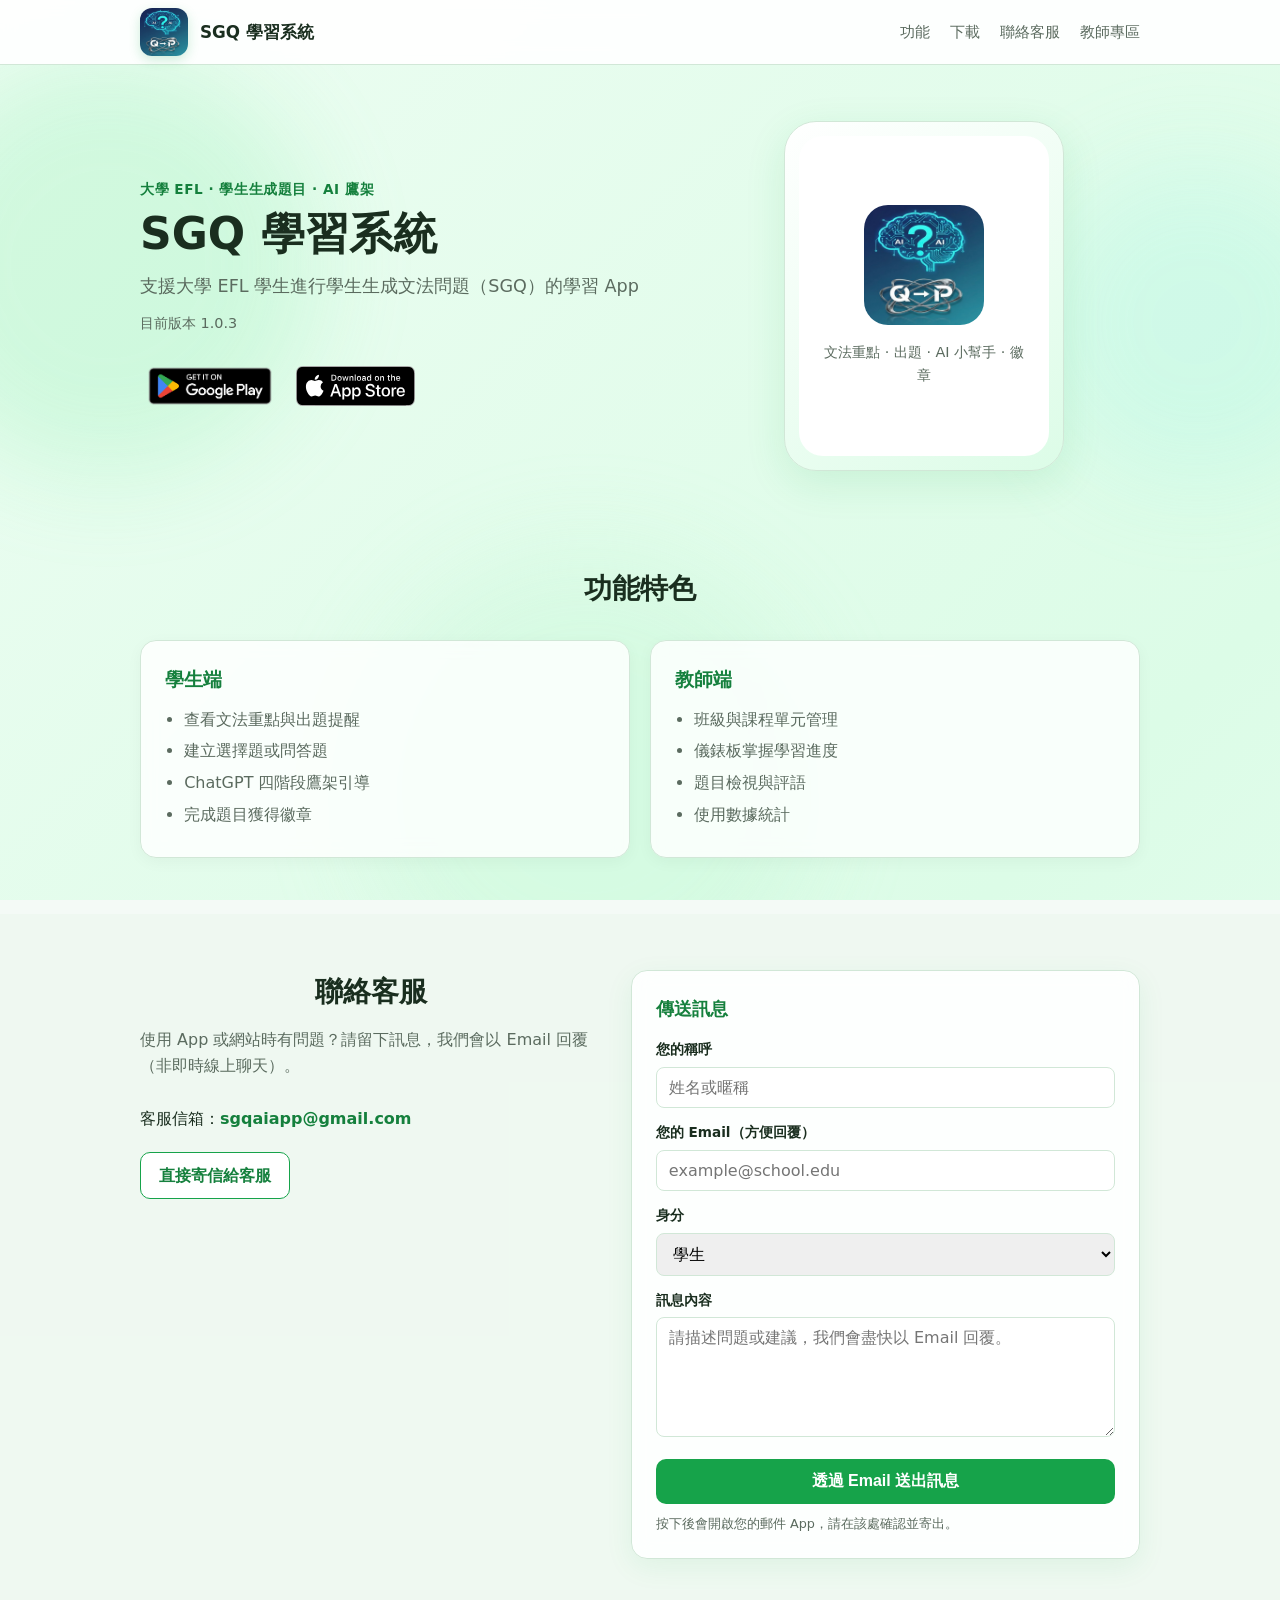
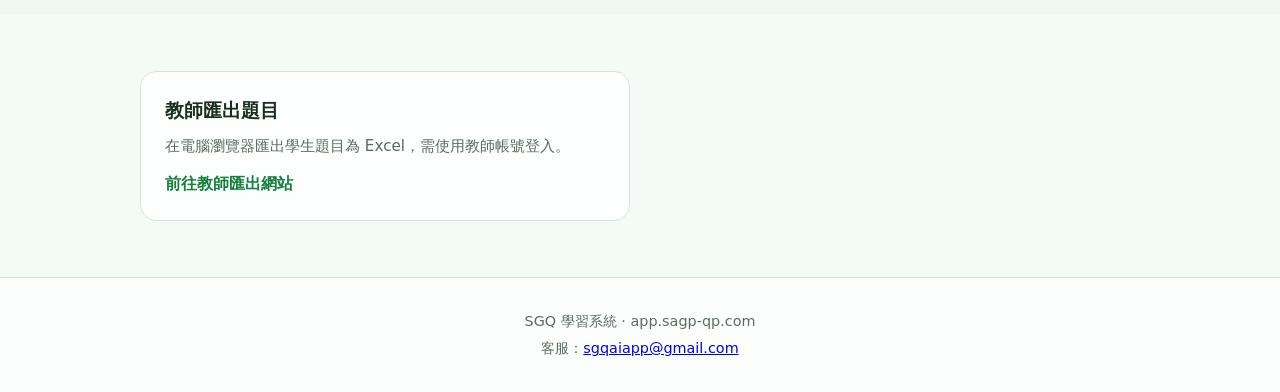
==== web/app-landing/index.html @ 86c9ce88 "web" ====
<!DOCTYPE html>
<html lang="zh-Hant">
  <head>
    <meta charset="UTF-8" />
    <meta name="viewport" content="width=device-width, initial-scale=1" />
    <meta
      name="description"
      content="SGQ 學習系統 — 支援大學 EFL 學生進行文法出題與 AI 鷹架式學習的教育 App。"
    />
    <title>SGQ 學習系統</title>
    <link rel="icon" href="assets/sgq-logo.png" type="image/png" />
    <link rel="stylesheet" href="styles.css" />
    <script src="config.js"></script>
  </head>
  <body>
    <div class="page-bg" aria-hidden="true">
      <div class="page-bg-gradient"></div>
      <span class="page-bg-blob page-bg-blob-1"></span>
      <span class="page-bg-blob page-bg-blob-2"></span>
      <span class="page-bg-blob page-bg-blob-3"></span>
    </div>

    <header class="site-header">
      <div class="container header-inner">
        <a class="brand" href="#top">
          <img
            class="brand-logo"
            src="assets/sgq-logo.png"
            width="48"
            height="48"
            alt="SGQ"
          />
          <span id="header-app-name">SGQ 學習系統</span>
        </a>
        <nav class="header-nav">
          <a href="#features">功能</a>
          <a href="#download">下載</a>
          <a href="#support">聯絡客服</a>
          <a href="#links" class="nav-teachers">教師專區</a>
        </nav>
      </div>
    </header>

    <main id="top">
      <section id="download" class="hero">
        <div class="container hero-grid">
          <div class="hero-copy">
            <p class="eyebrow">大學 EFL · 學生生成題目 · AI 鷹架</p>
            <h1 id="hero-title">SGQ 學習系統</h1>
            <p id="hero-tagline" class="lead">
              支援大學 EFL 學生進行學生生成文法問題（SGQ）活動的教育應用程式。
            </p>
            <p class="version" id="version-label"></p>
            <div class="store-row" id="hero-stores"></div>
          </div>
          <div class="hero-visual">
            <div class="phone-frame">
              <div class="phone-screen">
                <img src="assets/sgq-logo.png" alt="" width="120" height="120" />
                <p>文法重點 · 出題 · AI 小幫手 · 徽章</p>
              </div>
            </div>
          </div>
        </div>
      </section>

      <section id="features" class="section">
        <div class="container">
          <h2>功能特色</h2>
          <div class="feature-grid">
            <article class="feature-card">
              <h3>學生端</h3>
              <ul>
                <li>查看文法重點與出題提醒</li>
                <li>建立選擇題或問答題</li>
                <li>ChatGPT 四階段鷹架引導</li>
                <li>完成題目獲得徽章</li>
              </ul>
            </article>
            <article class="feature-card">
              <h3>教師端</h3>
              <ul>
                <li>班級與課程單元管理</li>
                <li>儀錶板掌握學習進度</li>
                <li>題目檢視與評語</li>
                <li>使用數據統計</li>
              </ul>
            </article>
          </div>
        </div>
      </section>

      <section id="support" class="section section-alt">
        <div class="container support-layout">
          <div class="support-intro">
            <h2>聯絡客服</h2>
            <p class="section-desc support-desc">
              使用 App 或網站時有問題？請留下訊息，我們會以 Email 回覆（非即時線上聊天）。
            </p>
            <p class="support-email-line">
              客服信箱：<a id="support-email-link" class="text-link" href="#">sgqaiapp@gmail.com</a>
            </p>
            <a id="support-mailto-btn" class="btn-outline" href="#">直接寄信給客服</a>
          </div>
          <div class="support-panel">
            <h3 class="support-panel-title">傳送訊息</h3>
            <form id="support-form" class="support-form" novalidate>
              <label for="support-name">您的稱呼</label>
              <input id="support-name" type="text" required maxlength="80" placeholder="姓名或暱稱" />
              <label for="support-user-email">您的 Email（方便回覆）</label>
              <input id="support-user-email" type="email" required maxlength="120" placeholder="example@school.edu" />
              <label for="support-role">身分</label>
              <select id="support-role" required>
                <option value="學生">學生</option>
                <option value="教師">教師</option>
                <option value="其他">其他</option>
              </select>
              <label for="support-message">訊息內容</label>
              <textarea
                id="support-message"
                required
                maxlength="2000"
                rows="5"
                placeholder="請描述問題或建議，我們會盡快以 Email 回覆。"
              ></textarea>
              <button type="submit" class="btn-primary">透過 Email 送出訊息</button>
              <p class="form-hint">按下後會開啟您的郵件 App，請在該處確認並寄出。</p>
            </form>
          </div>
        </div>
      </section>

      <section id="links" class="section">
        <div class="container links-grid">
          <article class="link-card">
            <h3>教師匯出題目</h3>
            <p>在電腦瀏覽器匯出學生題目為 Excel，需使用教師帳號登入。</p>
            <a id="teacher-export-link" class="text-link" href="#">前往教師匯出網站</a>
          </article>
          <article class="link-card" id="privacy-card">
            <h3>隱私權</h3>
            <p>了解我們如何處理與保護您的資料。</p>
            <a id="privacy-link" class="text-link" href="#">隱私權政策</a>
          </article>
        </div>
      </section>
    </main>

    <footer class="site-footer">
      <div class="container footer-inner">
        <p><span id="footer-app-name">SGQ 學習系統</span> · <span id="footer-domain">app.sagp-qp.com</span></p>
        <p class="footer-meta" id="footer-support"></p>
      </div>
    </footer>

    <script src="app.js"></script>
  </body>
</html>
---- web/app-landing/styles.css ----
:root {
  --bg: #f4faf6;
  --bg-alt: #e8f5ec;
  --card: #ffffff;
  --text: #1a2e1f;
  --muted: #5b6b5f;
  --green: #16a34a;
  --green-dark: #15803d;
  --green-light: #dcfce7;
  --border: #d1e7d7;
  --shadow: 0 12px 40px rgba(22, 163, 74, 0.12);
}

* {
  box-sizing: border-box;
}

html {
  scroll-behavior: smooth;
}

body {
  margin: 0;
  font-family: 'Segoe UI', system-ui, -apple-system, sans-serif;
  background: var(--bg);
  color: var(--text);
  line-height: 1.6;
  position: relative;
  min-height: 100vh;
}

/* 動態背景（風格對齊 App 登入頁） */
.page-bg {
  position: fixed;
  inset: 0;
  z-index: 0;
  overflow: hidden;
  pointer-events: none;
}

.page-bg-gradient {
  position: absolute;
  inset: -20%;
  background: linear-gradient(
    135deg,
    #f0fdf4 0%,
    #dcfce7 38%,
    #ecfdf5 62%,
    #ffffff 100%
  );
  background-size: 200% 200%;
  animation: bg-gradient-shift 14s ease-in-out infinite;
}

.page-bg-blob {
  position: absolute;
  border-radius: 50%;
  filter: blur(48px);
  opacity: 0.55;
  will-change: transform;
}

.page-bg-blob-1 {
  width: min(52vw, 420px);
  height: min(52vw, 420px);
  left: -8%;
  top: 6%;
  background: rgba(134, 239, 172, 0.45);
  animation: blob-float-1 18s ease-in-out infinite;
}

.page-bg-blob-2 {
  width: min(40vw, 320px);
  height: min(40vw, 320px);
  right: -6%;
  top: 18%;
  background: rgba(153, 246, 228, 0.4);
  animation: blob-float-2 22s ease-in-out infinite;
}

.page-bg-blob-3 {
  width: min(56vw, 460px);
  height: min(56vw, 460px);
  left: 28%;
  bottom: -12%;
  background: rgba(187, 247, 208, 0.5);
  animation: blob-float-3 20s ease-in-out infinite;
}

@keyframes bg-gradient-shift {
  0%,
  100% {
    background-position: 0% 40%;
  }
  50% {
    background-position: 100% 60%;
  }
}

@keyframes blob-float-1 {
  0%,
  100% {
    transform: translate(0, 0) scale(1);
  }
  50% {
    transform: translate(6vw, 4vh) scale(1.06);
  }
}

@keyframes blob-float-2 {
  0%,
  100% {
    transform: translate(0, 0) scale(1);
  }
  50% {
    transform: translate(-5vw, 6vh) scale(1.08);
  }
}

@keyframes blob-float-3 {
  0%,
  100% {
    transform: translate(0, 0) scale(1);
  }
  50% {
    transform: translate(-4vw, -5vh) scale(1.05);
  }
}

@media (prefers-reduced-motion: reduce) {
  .page-bg-gradient,
  .page-bg-blob {
    animation: none;
  }
}

.site-header,
main,
.site-footer {
  position: relative;
  z-index: 1;
}

.container {
  max-width: 1040px;
  margin: 0 auto;
  padding: 0 20px;
}

.site-header {
  position: sticky;
  top: 0;
  z-index: 10;
  background: rgba(255, 255, 255, 0.92);
  backdrop-filter: blur(10px);
  border-bottom: 1px solid var(--border);
}

.header-inner {
  display: flex;
  align-items: center;
  justify-content: space-between;
  min-height: 64px;
  gap: 16px;
}

.brand {
  display: flex;
  align-items: center;
  gap: 12px;
  text-decoration: none;
  color: var(--text);
  font-weight: 700;
  font-size: 1.05rem;
}

.brand-logo {
  border-radius: 12px;
  box-shadow: 0 4px 12px rgba(22, 163, 74, 0.2);
}

.header-nav {
  display: flex;
  gap: 20px;
  flex-wrap: wrap;
}

.header-nav a {
  color: var(--muted);
  text-decoration: none;
  font-size: 0.95rem;
  font-weight: 500;
}

.header-nav a:hover {
  color: var(--green-dark);
}

.hero {
  padding: 56px 0 40px;
  background: transparent;
}

.hero-grid {
  display: grid;
  grid-template-columns: 1.1fr 0.9fr;
  gap: 40px;
  align-items: center;
}

.eyebrow {
  margin: 0 0 8px;
  font-size: 0.85rem;
  font-weight: 600;
  color: var(--green-dark);
  letter-spacing: 0.04em;
}

.hero h1 {
  margin: 0 0 12px;
  font-size: clamp(2rem, 5vw, 2.75rem);
  line-height: 1.15;
}

.lead {
  margin: 0 0 12px;
  font-size: 1.1rem;
  color: var(--muted);
  max-width: 36em;
}

.version {
  margin: 0 0 24px;
  font-size: 0.9rem;
  color: var(--muted);
}

.store-row {
  display: flex;
  flex-wrap: wrap;
  gap: 16px;
  align-items: center;
}

/* 官方圖檔留白不同，改以「徽章黑底高度」對齊，而非同一外框 */
.store-badge-link {
  display: inline-flex;
  align-items: center;
  justify-content: center;
  flex-shrink: 0;
  line-height: 0;
  border-radius: 8px;
  transition: transform 0.15s ease, opacity 0.15s ease;
}

.store-badge-link:hover {
  transform: translateY(-2px);
  opacity: 0.92;
}

.store-badge-link:focus-visible {
  outline: 2px solid var(--green);
  outline-offset: 3px;
}

.store-badge-disabled {
  opacity: 0.42;
  filter: grayscale(1);
  pointer-events: none;
  cursor: not-allowed;
}

.store-badge-img {
  display: block;
  width: auto;
  max-width: none;
}

/* Google PNG 內邊距較大，需略放大；App Store SVG 較貼邊，略縮小 */
.store-badge-img--google {
  height: 54px;
}

.store-badge-img--apple {
  height: 40px;
}

@media (max-width: 480px) {
  .store-badge-img--google {
    height: 48px;
  }

  .store-badge-img--apple {
    height: 36px;
  }
}

.phone-frame {
  margin: 0 auto;
  max-width: 280px;
  padding: 14px;
  border-radius: 32px;
  background: linear-gradient(145deg, #fff, var(--green-light));
  box-shadow: var(--shadow);
  border: 1px solid var(--border);
}

.phone-screen {
  border-radius: 24px;
  background: #fff;
  padding: 40px 24px;
  text-align: center;
  min-height: 320px;
  display: flex;
  flex-direction: column;
  align-items: center;
  justify-content: center;
  gap: 16px;
}

.phone-screen img {
  border-radius: 24px;
}

.phone-screen p {
  margin: 0;
  font-size: 0.9rem;
  color: var(--muted);
}

.section {
  padding: 56px 0;
}

.section-alt {
  background: rgba(232, 245, 236, 0.45);
}

.section h2 {
  margin: 0 0 12px;
  font-size: 1.75rem;
  text-align: center;
}

.section-desc {
  text-align: center;
  color: var(--muted);
  margin: 0 auto 28px;
  max-width: 32em;
}

.feature-grid {
  display: grid;
  grid-template-columns: repeat(2, 1fr);
  gap: 20px;
  margin-top: 28px;
}

.feature-card {
  background: rgba(255, 255, 255, 0.82);
  backdrop-filter: blur(8px);
  border: 1px solid var(--border);
  border-radius: 16px;
  padding: 24px;
  box-shadow: 0 4px 16px rgba(0, 0, 0, 0.04);
}

.feature-card h3 {
  margin: 0 0 12px;
  color: var(--green-dark);
}

.feature-card ul {
  margin: 0;
  padding-left: 1.2em;
  color: var(--muted);
}

.feature-card li {
  margin-bottom: 6px;
}

.support-layout {
  display: grid;
  grid-template-columns: 1fr 1.1fr;
  gap: 28px;
  align-items: start;
}

.support-desc {
  text-align: left;
  margin-left: 0;
  margin-right: 0;
}

.support-email-line {
  margin: 16px 0 20px;
  font-size: 1rem;
}

.support-panel {
  background: rgba(255, 255, 255, 0.88);
  backdrop-filter: blur(10px);
  border: 1px solid var(--border);
  border-radius: 16px;
  padding: 24px;
  box-shadow: 0 8px 28px rgba(22, 163, 74, 0.08);
}

.support-panel-title {
  margin: 0 0 16px;
  font-size: 1.1rem;
  color: var(--green-dark);
}

.support-form label {
  display: block;
  font-size: 0.85rem;
  font-weight: 600;
  margin-bottom: 6px;
}

.support-form input,
.support-form select,
.support-form textarea {
  width: 100%;
  padding: 10px 12px;
  border: 1px solid var(--border);
  border-radius: 8px;
  font-size: 1rem;
  font-family: inherit;
  margin-bottom: 14px;
}

.support-form textarea {
  resize: vertical;
  min-height: 120px;
}

.btn-primary {
  display: inline-block;
  width: 100%;
  padding: 12px 16px;
  border: none;
  border-radius: 10px;
  background: var(--green);
  color: #fff;
  font-size: 1rem;
  font-weight: 600;
  cursor: pointer;
}

.btn-primary:hover {
  background: var(--green-dark);
}

.btn-outline {
  display: inline-block;
  padding: 10px 18px;
  border-radius: 10px;
  border: 1px solid var(--green);
  color: var(--green-dark);
  text-decoration: none;
  font-weight: 600;
  background: #fff;
}

.btn-outline:hover {
  background: var(--green-light);
}

.form-hint {
  margin: 10px 0 0;
  font-size: 0.8rem;
  color: var(--muted);
}

.links-grid {
  display: grid;
  grid-template-columns: repeat(2, 1fr);
  gap: 20px;
}

.link-card {
  background: rgba(255, 255, 255, 0.82);
  backdrop-filter: blur(8px);
  border: 1px solid var(--border);
  border-radius: 16px;
  padding: 24px;
}

.link-card h3 {
  margin: 0 0 8px;
}

.link-card p {
  margin: 0 0 12px;
  color: var(--muted);
  font-size: 0.95rem;
}

.text-link {
  color: var(--green-dark);
  font-weight: 600;
  text-decoration: none;
}

.text-link:hover {
  text-decoration: underline;
}

.site-footer {
  padding: 28px 0;
  border-top: 1px solid var(--border);
  background: rgba(255, 255, 255, 0.75);
  backdrop-filter: blur(8px);
  text-align: center;
  color: var(--muted);
  font-size: 0.9rem;
}

.footer-inner p {
  margin: 4px 0;
}

.hidden {
  display: none !important;
}

@media (max-width: 800px) {
  .hero-grid,
  .feature-grid,
  .links-grid,
  .support-layout {
    grid-template-columns: 1fr;
  }

  .header-nav {
    display: none;
  }

  .hero {
    padding-top: 32px;
  }

  .hero-visual {
    order: -1;
  }
}
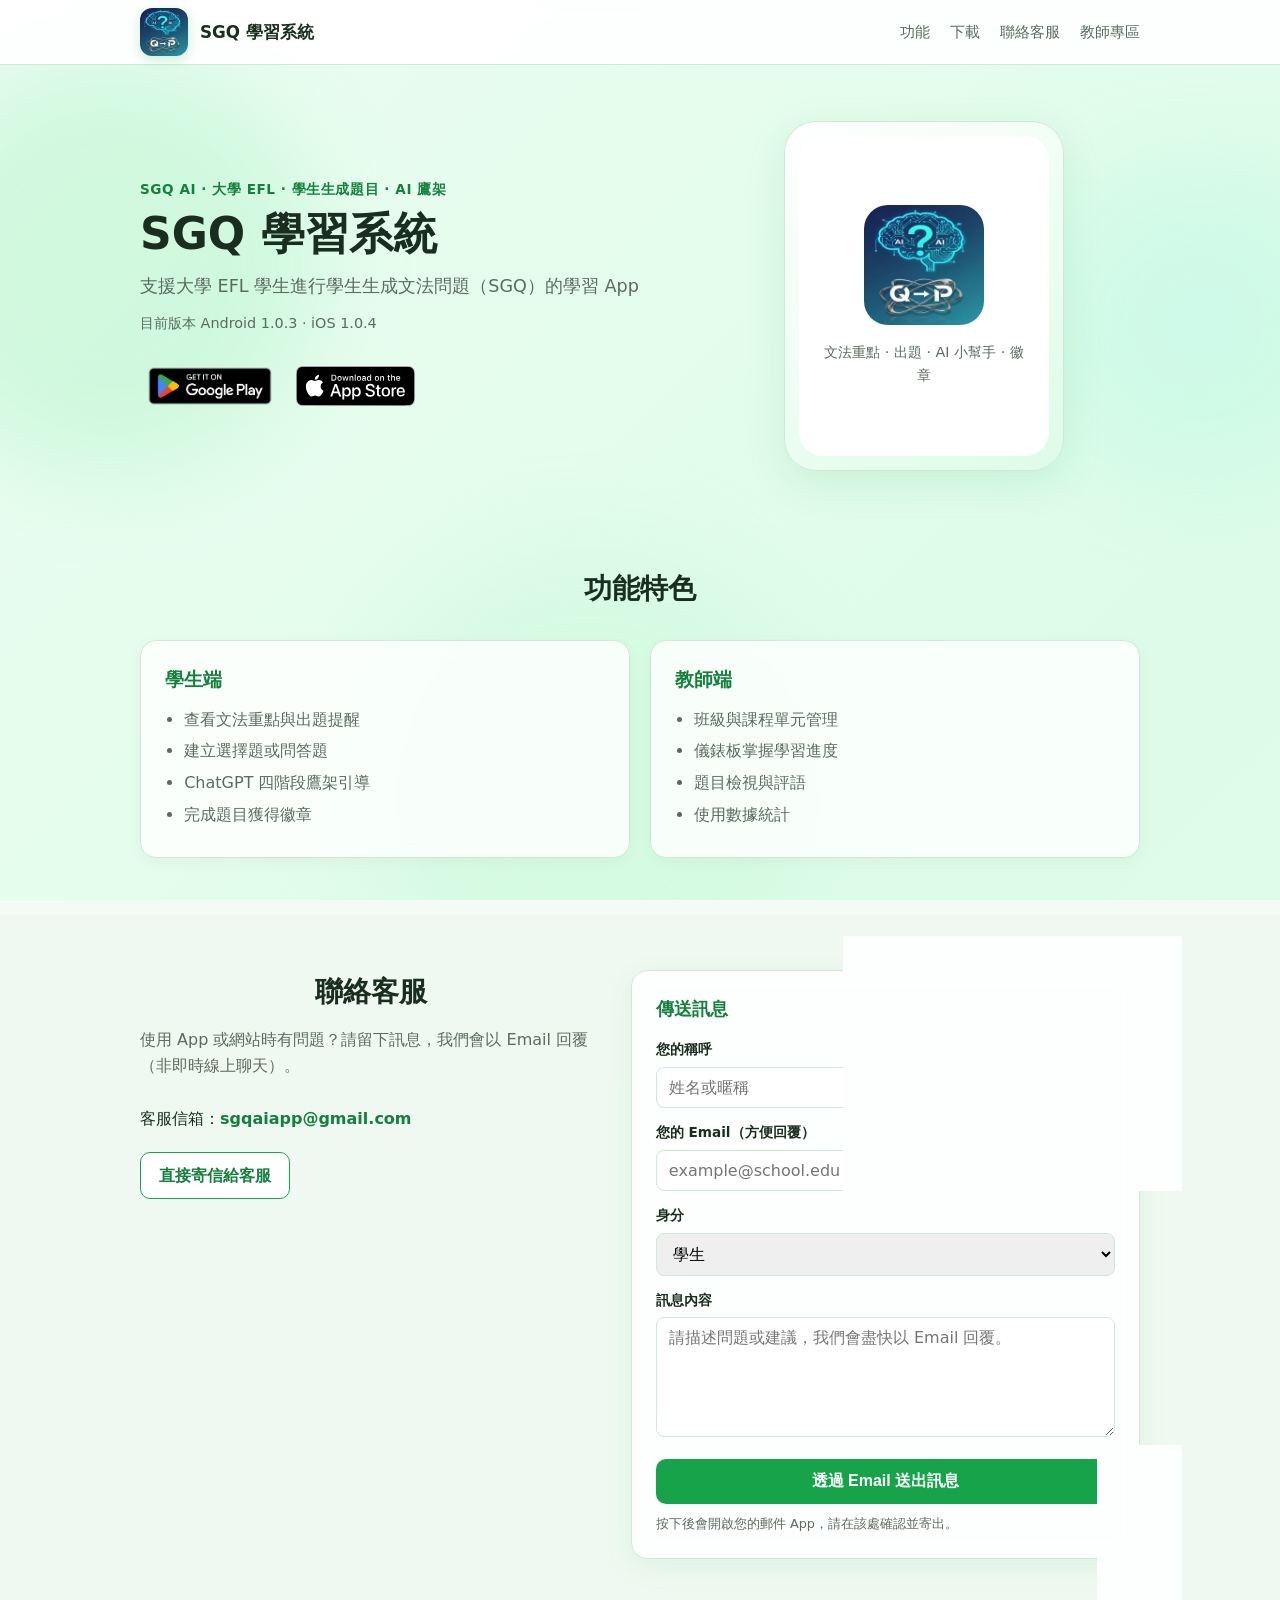
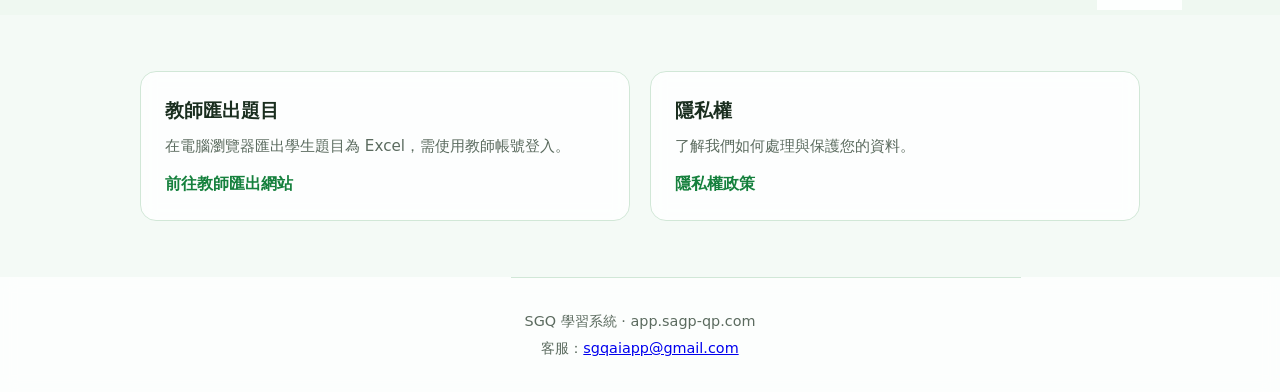
==== commit df308e9a: "app 介紹站：SEO、隱私權政策、雙平台版本號與 Google 驗證檔 - 新增 privacy.html、robots.txt、sitemap.xml - 設定 Android/iOS 版本與隱私" ====
--- a/web/app-landing/index.html
+++ b/web/app-landing/index.html
@@ -5,9 +5,25 @@
     <meta name="viewport" content="width=device-width, initial-scale=1" />
     <meta
       name="description"
-      content="SGQ 學習系統 — 支援大學 EFL 學生進行文法出題與 AI 鷹架式學習的教育 App。"
+      content="SGQ AI（SGQ 學習系統）— 支援大學 EFL 學生進行文法出題與 AI 鷹架式學習的教育 App。提供 Google Play、App Store 下載與教師匯出連結。"
     />
-    <title>SGQ 學習系統</title>
+    <meta
+      name="keywords"
+      content="SGQ AI, SGQ, 學習系統, EFL, 文法出題, 教育 App, 大學英語"
+    />
+    <meta name="robots" content="index, follow" />
+    <link rel="canonical" href="https://app.sagp-qp.com/" />
+    <link rel="sitemap" type="application/xml" href="/sitemap.xml" />
+    <title>SGQ AI | SGQ 學習系統 — 大學 EFL 文法出題 App</title>
+    <meta property="og:type" content="website" />
+    <meta property="og:url" content="https://app.sagp-qp.com/" />
+    <meta property="og:title" content="SGQ AI | SGQ 學習系統" />
+    <meta
+      property="og:description"
+      content="SGQ AI 官方介紹：學生文法出題、AI 鷹架學習、教師班級管理。下載 Android / iOS App。"
+    />
+    <meta property="og:image" content="https://app.sagp-qp.com/assets/sgq-logo.png" />
+    <meta property="og:locale" content="zh_TW" />
     <link rel="icon" href="assets/sgq-logo.png" type="image/png" />
     <link rel="stylesheet" href="styles.css" />
     <script src="config.js"></script>
@@ -45,7 +61,7 @@
       <section id="download" class="hero">
         <div class="container hero-grid">
           <div class="hero-copy">
-            <p class="eyebrow">大學 EFL · 學生生成題目 · AI 鷹架</p>
+            <p class="eyebrow">SGQ AI · 大學 EFL · 學生生成題目 · AI 鷹架</p>
             <h1 id="hero-title">SGQ 學習系統</h1>
             <p id="hero-tagline" class="lead">
               支援大學 EFL 學生進行學生生成文法問題（SGQ）活動的教育應用程式。
--- a/web/app-landing/styles.css
+++ b/web/app-landing/styles.css
@@ -134,6 +134,77 @@
   }
 }
 
+/* 隱私權政策等法律頁面 */
+.legal-page {
+  padding: 32px 0 48px;
+}
+
+.legal-container {
+  max-width: 720px;
+  background: var(--card);
+  border: 1px solid var(--border);
+  border-radius: 16px;
+  padding: 28px 32px 36px;
+  box-shadow: var(--shadow);
+}
+
+.legal-container h1 {
+  margin: 0 0 8px;
+  font-size: 1.75rem;
+  color: var(--green-dark);
+}
+
+.legal-updated {
+  margin: 0 0 20px;
+  font-size: 0.9rem;
+  color: var(--muted);
+}
+
+.legal-lead {
+  margin: 0 0 28px;
+}
+
+.legal-container section {
+  margin-bottom: 28px;
+}
+
+.legal-container h2 {
+  margin: 0 0 12px;
+  font-size: 1.15rem;
+  color: var(--text);
+}
+
+.legal-container h3 {
+  margin: 16px 0 8px;
+  font-size: 1rem;
+  color: var(--muted);
+}
+
+.legal-container ul {
+  margin: 8px 0 12px;
+  padding-left: 1.25em;
+}
+
+.legal-container li {
+  margin-bottom: 6px;
+}
+
+.legal-container a {
+  color: var(--green-dark);
+}
+
+.legal-back {
+  margin: 32px 0 0;
+  padding-top: 20px;
+  border-top: 1px solid var(--border);
+}
+
+@media (max-width: 600px) {
+  .legal-container {
+    padding: 20px 18px 28px;
+  }
+}
+
 .site-header,
 main,
 .site-footer {
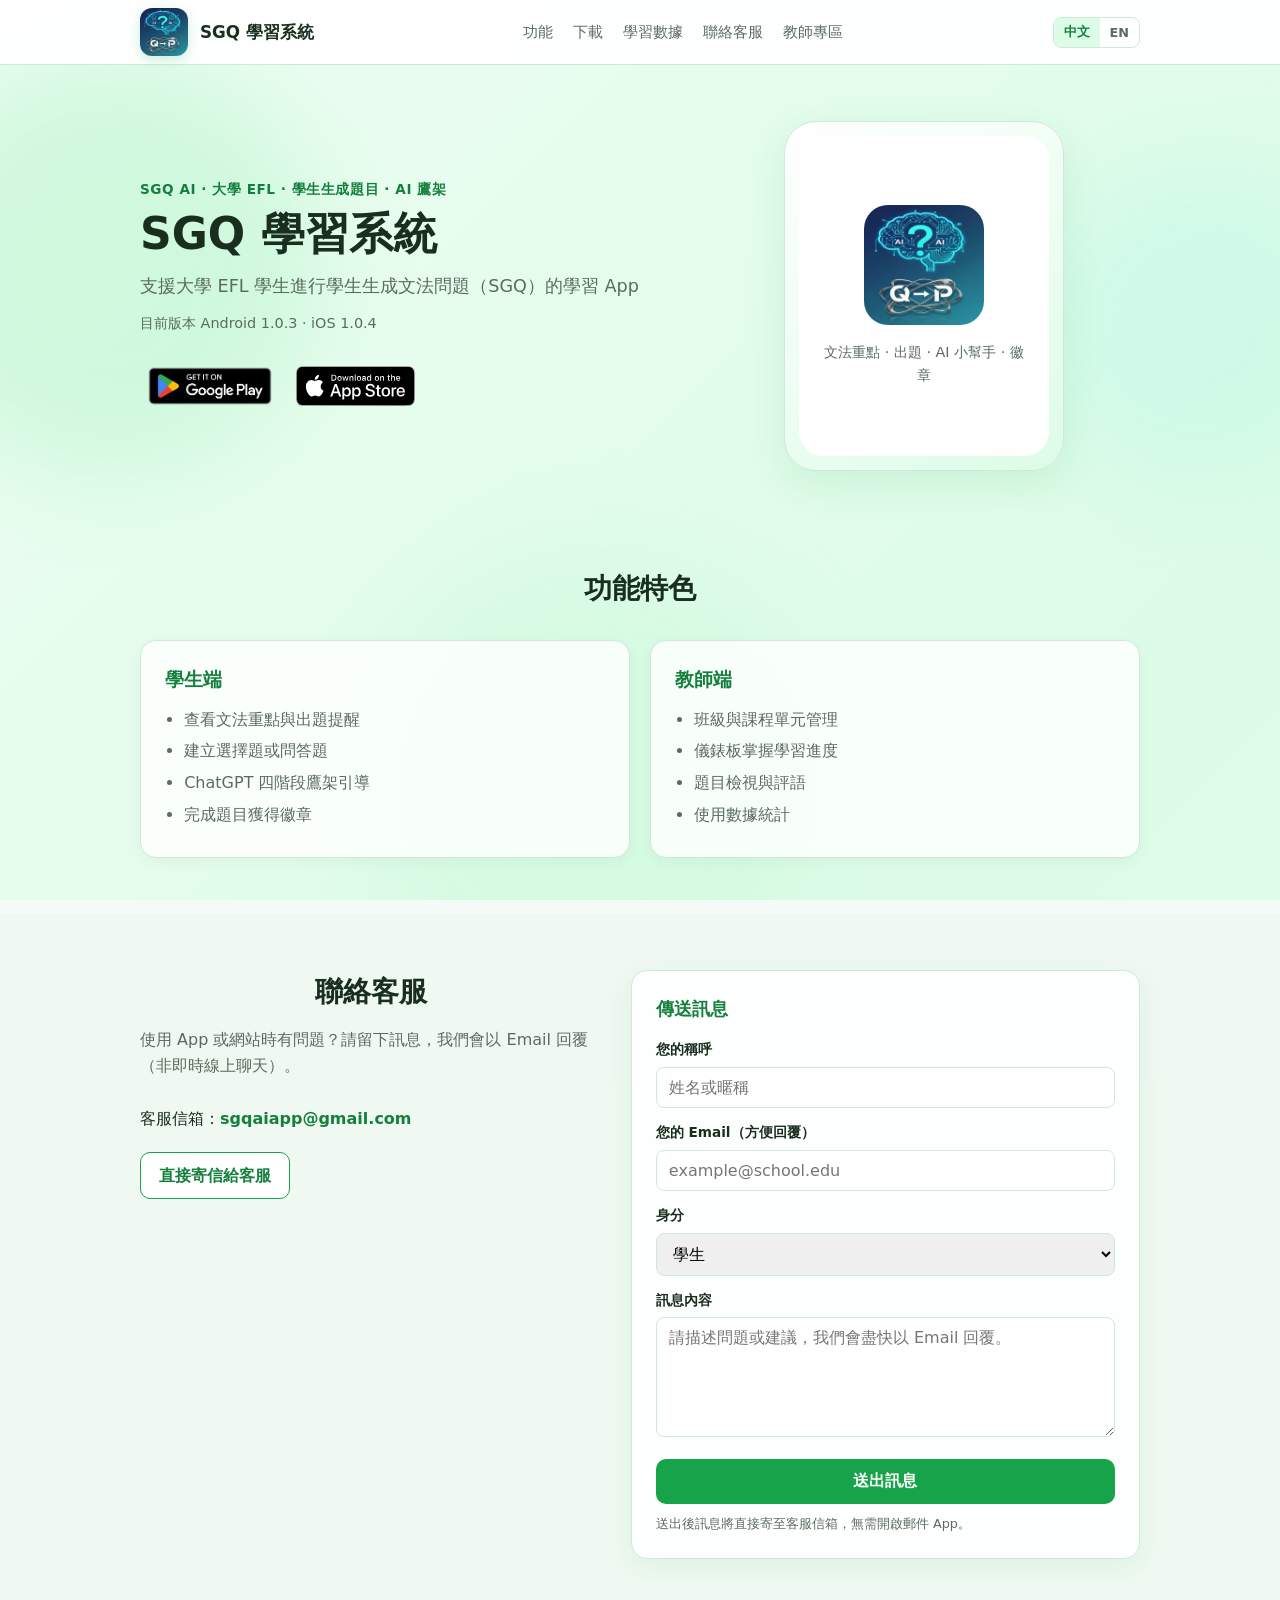
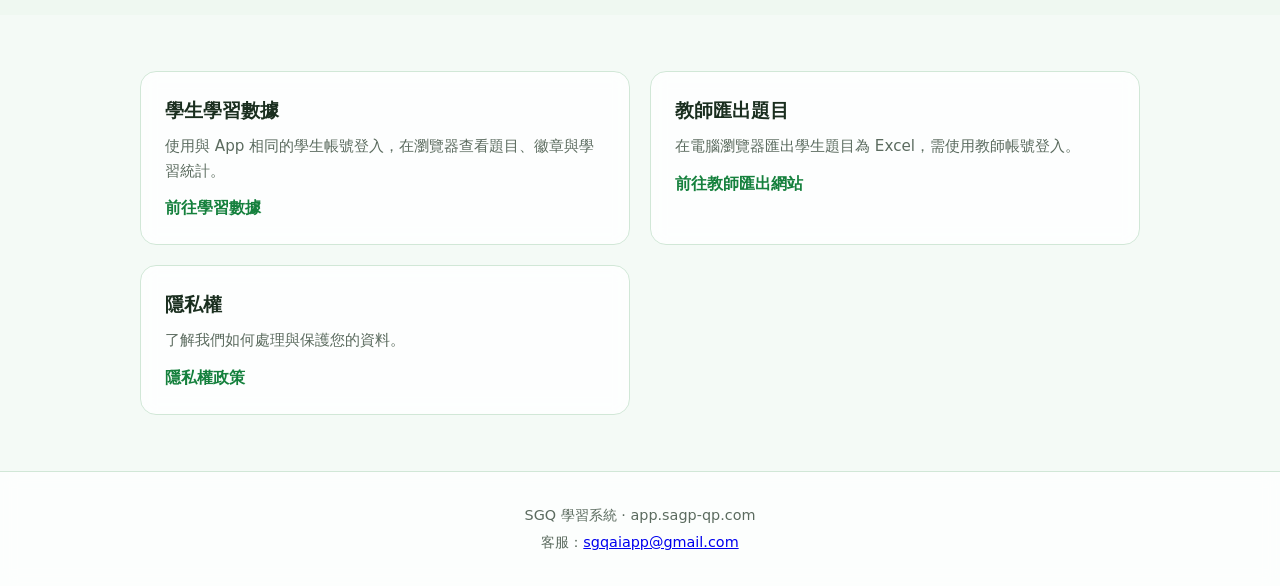
==== commit 713ac485: "官網：學生學習數據、中英語系、Web3Forms 客服與 reCAPTCHA 模組（暫停） Co-authored-by: Cursor <cursoragent@cursor.com>" ====
--- a/web/app-landing/index.html
+++ b/web/app-landing/index.html
@@ -25,10 +25,11 @@
     <meta property="og:image" content="https://app.sagp-qp.com/assets/sgq-logo.png" />
     <meta property="og:locale" content="zh_TW" />
     <link rel="icon" href="assets/sgq-logo.png" type="image/png" />
-    <link rel="stylesheet" href="styles.css" />
-    <script src="config.js"></script>
+    <link rel="stylesheet" href="styles.css?v=20260602" />
+    <script src="config.js?v=20260602"></script>
+    <script src="i18n.js?v=20260602"></script>
   </head>
-  <body>
+  <body data-page="index">
     <div class="page-bg" aria-hidden="true">
       <div class="page-bg-gradient"></div>
       <span class="page-bg-blob page-bg-blob-1"></span>
@@ -49,11 +50,13 @@
           <span id="header-app-name">SGQ 學習系統</span>
         </a>
         <nav class="header-nav">
-          <a href="#features">功能</a>
-          <a href="#download">下載</a>
-          <a href="#support">聯絡客服</a>
-          <a href="#links" class="nav-teachers">教師專區</a>
+          <a href="#features" data-i18n="nav.features">功能</a>
+          <a href="#download" data-i18n="nav.download">下載</a>
+          <a href="student.html" data-i18n="nav.student">學習數據</a>
+          <a href="#support" data-i18n="nav.support">聯絡客服</a>
+          <a href="#links" class="nav-teachers" data-i18n="nav.teachers">教師專區</a>
         </nav>
+        <div class="header-lang" data-lang-switch></div>
       </div>
     </header>
 
@@ -61,7 +64,7 @@
       <section id="download" class="hero">
         <div class="container hero-grid">
           <div class="hero-copy">
-            <p class="eyebrow">SGQ AI · 大學 EFL · 學生生成題目 · AI 鷹架</p>
+            <p class="eyebrow" data-i18n="hero.eyebrow">SGQ AI · 大學 EFL · 學生生成題目 · AI 鷹架</p>
             <h1 id="hero-title">SGQ 學習系統</h1>
             <p id="hero-tagline" class="lead">
               支援大學 EFL 學生進行學生生成文法問題（SGQ）活動的教育應用程式。
@@ -73,7 +76,7 @@
             <div class="phone-frame">
               <div class="phone-screen">
                 <img src="assets/sgq-logo.png" alt="" width="120" height="120" />
-                <p>文法重點 · 出題 · AI 小幫手 · 徽章</p>
+                <p data-i18n="hero.phoneHint">文法重點 · 出題 · AI 小幫手 · 徽章</p>
               </div>
             </div>
           </div>
@@ -82,24 +85,24 @@
 
       <section id="features" class="section">
         <div class="container">
-          <h2>功能特色</h2>
+          <h2 data-i18n="features.title">功能特色</h2>
           <div class="feature-grid">
             <article class="feature-card">
-              <h3>學生端</h3>
+              <h3 data-i18n="features.student.title">學生端</h3>
               <ul>
-                <li>查看文法重點與出題提醒</li>
-                <li>建立選擇題或問答題</li>
-                <li>ChatGPT 四階段鷹架引導</li>
-                <li>完成題目獲得徽章</li>
+                <li data-i18n="features.student.1">查看文法重點與出題提醒</li>
+                <li data-i18n="features.student.2">建立選擇題或問答題</li>
+                <li data-i18n="features.student.3">ChatGPT 四階段鷹架引導</li>
+                <li data-i18n="features.student.4">完成題目獲得徽章</li>
               </ul>
             </article>
             <article class="feature-card">
-              <h3>教師端</h3>
+              <h3 data-i18n="features.teacher.title">教師端</h3>
               <ul>
-                <li>班級與課程單元管理</li>
-                <li>儀錶板掌握學習進度</li>
-                <li>題目檢視與評語</li>
-                <li>使用數據統計</li>
+                <li data-i18n="features.teacher.1">班級與課程單元管理</li>
+                <li data-i18n="features.teacher.2">儀錶板掌握學習進度</li>
+                <li data-i18n="features.teacher.3">題目檢視與評語</li>
+                <li data-i18n="features.teacher.4">使用數據統計</li>
               </ul>
             </article>
           </div>
@@ -109,38 +112,39 @@
       <section id="support" class="section section-alt">
         <div class="container support-layout">
           <div class="support-intro">
-            <h2>聯絡客服</h2>
-            <p class="section-desc support-desc">
+            <h2 data-i18n="support.title">聯絡客服</h2>
+            <p class="section-desc support-desc" data-i18n="support.desc">
               使用 App 或網站時有問題？請留下訊息，我們會以 Email 回覆（非即時線上聊天）。
             </p>
             <p class="support-email-line">
-              客服信箱：<a id="support-email-link" class="text-link" href="#">sgqaiapp@gmail.com</a>
+              <span data-i18n="support.emailPrefix">客服信箱：</span><a id="support-email-link" class="text-link" href="#">sgqaiapp@gmail.com</a>
             </p>
-            <a id="support-mailto-btn" class="btn-outline" href="#">直接寄信給客服</a>
+            <a id="support-mailto-btn" class="btn-outline" href="#" data-i18n="support.mailtoBtn">直接寄信給客服</a>
           </div>
           <div class="support-panel">
-            <h3 class="support-panel-title">傳送訊息</h3>
+            <h3 class="support-panel-title" data-i18n="support.panelTitle">傳送訊息</h3>
             <form id="support-form" class="support-form" novalidate>
-              <label for="support-name">您的稱呼</label>
-              <input id="support-name" type="text" required maxlength="80" placeholder="姓名或暱稱" />
-              <label for="support-user-email">您的 Email（方便回覆）</label>
+              <label for="support-name" data-i18n="support.nameLabel">您的稱呼</label>
+              <input id="support-name" type="text" required maxlength="80" data-i18n-placeholder="support.namePlaceholder" placeholder="姓名或暱稱" />
+              <label for="support-user-email" data-i18n="support.emailLabel">您的 Email（方便回覆）</label>
               <input id="support-user-email" type="email" required maxlength="120" placeholder="example@school.edu" />
-              <label for="support-role">身分</label>
+              <label for="support-role" data-i18n="support.roleLabel">身分</label>
               <select id="support-role" required>
-                <option value="學生">學生</option>
-                <option value="教師">教師</option>
-                <option value="其他">其他</option>
+                <option value="學生" data-i18n-option="support.role.student">學生</option>
+                <option value="教師" data-i18n-option="support.role.teacher">教師</option>
+                <option value="其他" data-i18n-option="support.role.other">其他</option>
               </select>
-              <label for="support-message">訊息內容</label>
+              <label for="support-message" data-i18n="support.messageLabel">訊息內容</label>
               <textarea
                 id="support-message"
                 required
                 maxlength="2000"
                 rows="5"
+                data-i18n-placeholder="support.messagePlaceholder"
                 placeholder="請描述問題或建議，我們會盡快以 Email 回覆。"
               ></textarea>
-              <button type="submit" class="btn-primary">透過 Email 送出訊息</button>
-              <p class="form-hint">按下後會開啟您的郵件 App，請在該處確認並寄出。</p>
+              <button type="submit" class="btn-primary" data-i18n="support.submit">送出訊息</button>
+              <p class="form-hint" data-i18n="support.hint">送出後訊息將直接寄至客服信箱，無需開啟郵件 App。</p>
             </form>
           </div>
         </div>
@@ -149,14 +153,19 @@
       <section id="links" class="section">
         <div class="container links-grid">
           <article class="link-card">
-            <h3>教師匯出題目</h3>
-            <p>在電腦瀏覽器匯出學生題目為 Excel，需使用教師帳號登入。</p>
-            <a id="teacher-export-link" class="text-link" href="#">前往教師匯出網站</a>
+            <h3 data-i18n="links.student.title">學生學習數據</h3>
+            <p data-i18n="links.student.desc">使用與 App 相同的學生帳號登入，在瀏覽器查看題目、徽章與學習統計。</p>
+            <a class="text-link" href="student.html" data-i18n="links.student.cta">前往學習數據</a>
+          </article>
+          <article class="link-card">
+            <h3 data-i18n="links.export.title">教師匯出題目</h3>
+            <p id="export-card-desc" data-i18n="links.export.desc">在電腦瀏覽器匯出學生題目為 Excel，需使用教師帳號登入。</p>
+            <a id="teacher-export-link" class="text-link" href="#" data-i18n="links.export.cta">前往教師匯出網站</a>
           </article>
           <article class="link-card" id="privacy-card">
-            <h3>隱私權</h3>
-            <p>了解我們如何處理與保護您的資料。</p>
-            <a id="privacy-link" class="text-link" href="#">隱私權政策</a>
+            <h3 data-i18n="links.privacy.title">隱私權</h3>
+            <p data-i18n="links.privacy.desc">了解我們如何處理與保護您的資料。</p>
+            <a id="privacy-link" class="text-link" href="#" data-i18n="links.privacy.cta">隱私權政策</a>
           </article>
         </div>
       </section>
@@ -169,6 +178,6 @@
       </div>
     </footer>
 
-    <script src="app.js"></script>
+    <script src="app.js?v=20260602"></script>
   </body>
 </html>
--- a/web/app-landing/styles.css
+++ b/web/app-landing/styles.css
@@ -618,3 +618,437 @@
     order: -1;
   }
 }
+
+/* 學生學習數據頁、狀態訊息 */
+.status {
+  margin-top: 16px;
+  padding: 12px 14px;
+  border-radius: 8px;
+  font-size: 0.9rem;
+}
+
+.status.info {
+  background: #eef2ff;
+  color: #3730a3;
+}
+
+.status.error {
+  background: #fef2f2;
+  color: #dc2626;
+}
+
+.status.success {
+  background: #ecfdf5;
+  color: #047857;
+}
+
+.portal-page {
+  padding: 32px 0 56px;
+  min-height: calc(100vh - 120px);
+}
+
+.page-student .portal-container--auth {
+  max-width: 440px;
+  margin-left: auto;
+  margin-right: auto;
+}
+
+.portal-container {
+  max-width: 920px;
+  margin-left: auto;
+  margin-right: auto;
+}
+
+.portal-card {
+  background: rgba(255, 255, 255, 0.94);
+  backdrop-filter: blur(12px);
+  border: 1px solid var(--border);
+  border-radius: 20px;
+  padding: 32px;
+  box-shadow: var(--shadow);
+}
+
+.portal-card-login {
+  padding: 28px 28px 24px;
+}
+
+.portal-login-header {
+  display: flex;
+  align-items: flex-start;
+  gap: 16px;
+  margin-bottom: 24px;
+  padding-bottom: 20px;
+  border-bottom: 1px solid var(--border);
+}
+
+.portal-login-logo {
+  flex-shrink: 0;
+  width: 56px;
+  height: 56px;
+  border-radius: 14px;
+  object-fit: cover;
+  box-shadow: 0 4px 12px rgba(22, 163, 74, 0.2);
+}
+
+.portal-card h1 {
+  margin: 0 0 6px;
+  font-size: 1.45rem;
+  color: var(--green-dark);
+  line-height: 1.3;
+}
+
+.portal-lead {
+  margin: 0;
+  color: var(--muted);
+  font-size: 0.92rem;
+  line-height: 1.55;
+}
+
+.portal-form {
+  display: flex;
+  flex-direction: column;
+  gap: 0;
+}
+
+.portal-form .portal-field {
+  display: block;
+  margin-bottom: 18px;
+}
+
+.portal-form label {
+  display: block;
+  font-size: 0.85rem;
+  font-weight: 600;
+  margin-bottom: 8px;
+  color: var(--text);
+}
+
+.portal-form input {
+  display: block;
+  width: 100%;
+  box-sizing: border-box;
+  padding: 12px 14px;
+  border: 1px solid var(--border);
+  border-radius: 10px;
+  font-size: 1rem;
+  font-family: inherit;
+  background: #fff;
+  color: var(--text);
+  transition: border-color 0.15s ease, box-shadow 0.15s ease;
+}
+
+.portal-form input::placeholder {
+  color: #9ca3af;
+}
+
+.portal-form input:hover {
+  border-color: #b8d4c0;
+}
+
+.portal-form input:focus {
+  outline: none;
+  border-color: var(--green);
+  box-shadow: 0 0 0 3px rgba(22, 163, 74, 0.18);
+}
+
+.portal-form .btn-primary,
+.portal-form .btn-primary-lg {
+  display: block;
+  width: 100%;
+  margin-top: 4px;
+  padding: 14px 16px;
+  font-size: 1.05rem;
+  border-radius: 12px;
+  box-shadow: 0 4px 14px rgba(22, 163, 74, 0.25);
+}
+
+.portal-form .btn-primary:hover {
+  box-shadow: 0 6px 18px rgba(22, 163, 74, 0.3);
+}
+
+.portal-note {
+  margin: 20px 0 0;
+  padding-top: 18px;
+  border-top: 1px solid var(--border);
+  font-size: 0.88rem;
+  color: var(--muted);
+  text-align: center;
+  line-height: 1.5;
+}
+
+.page-student .portal-note .text-link {
+  font-weight: 600;
+}
+
+.portal-user-bar {
+  display: flex;
+  justify-content: space-between;
+  align-items: flex-start;
+  gap: 16px;
+  flex-wrap: wrap;
+  margin-bottom: 24px;
+  padding-bottom: 20px;
+  border-bottom: 1px solid var(--border);
+}
+
+.portal-greeting {
+  margin: 0 0 4px;
+  font-size: 1.1rem;
+}
+
+.portal-meta {
+  margin: 0;
+  font-size: 0.9rem;
+  color: var(--muted);
+}
+
+.portal-section-title {
+  margin: 28px 0 12px;
+  font-size: 1.05rem;
+  color: var(--green-dark);
+}
+
+.stats-grid {
+  display: grid;
+  grid-template-columns: repeat(auto-fit, minmax(140px, 1fr));
+  gap: 12px;
+}
+
+.stat-card {
+  background: var(--green-light);
+  border-radius: 12px;
+  padding: 16px;
+  text-align: center;
+}
+
+.stat-label {
+  margin: 0 0 6px;
+  font-size: 0.8rem;
+  color: var(--muted);
+}
+
+.stat-value {
+  margin: 0;
+  font-size: 1.35rem;
+  font-weight: 700;
+  color: var(--green-dark);
+}
+
+.stage-bars {
+  display: flex;
+  flex-direction: column;
+  gap: 10px;
+}
+
+.stage-row {
+  display: grid;
+  grid-template-columns: 72px 1fr 36px;
+  align-items: center;
+  gap: 10px;
+  font-size: 0.9rem;
+}
+
+.stage-track {
+  height: 10px;
+  background: var(--bg-alt);
+  border-radius: 6px;
+  overflow: hidden;
+}
+
+.stage-fill {
+  height: 100%;
+  background: var(--green);
+  border-radius: 6px;
+  min-width: 2px;
+}
+
+.table-wrap {
+  overflow-x: auto;
+}
+
+.data-table {
+  width: 100%;
+  border-collapse: collapse;
+  font-size: 0.9rem;
+}
+
+.data-table th,
+.data-table td {
+  padding: 10px 12px;
+  border-bottom: 1px solid var(--border);
+  text-align: left;
+}
+
+.data-table th {
+  background: var(--bg-alt);
+  font-weight: 600;
+}
+
+.badges-list {
+  margin: 0;
+  padding: 0;
+  list-style: none;
+}
+
+.badges-list li {
+  padding: 12px 0;
+  border-bottom: 1px solid var(--border);
+}
+
+.badge-desc {
+  display: block;
+  font-size: 0.85rem;
+  color: var(--muted);
+  margin-top: 4px;
+}
+
+.badge-time {
+  display: block;
+  font-size: 0.8rem;
+  color: var(--muted);
+  margin-top: 4px;
+}
+
+.portal-empty {
+  color: var(--muted);
+  font-size: 0.9rem;
+}
+
+.page-student #dashboard-section.portal-card {
+  padding: 28px 24px 32px;
+}
+
+@media (max-width: 600px) {
+  .portal-card,
+  .portal-card-login {
+    padding: 22px 18px;
+  }
+
+  .portal-login-header {
+    flex-direction: column;
+    align-items: center;
+    text-align: center;
+  }
+
+  .portal-page {
+    padding: 20px 0 40px;
+  }
+}
+
+/* Language switch */
+.header-lang {
+  flex-shrink: 0;
+}
+
+.lang-switch {
+  display: inline-flex;
+  border: 1px solid var(--border);
+  border-radius: 8px;
+  overflow: hidden;
+  background: var(--card);
+}
+
+.lang-switch-btn {
+  border: none;
+  background: transparent;
+  color: var(--muted);
+  font-size: 0.8rem;
+  font-weight: 600;
+  padding: 6px 10px;
+  cursor: pointer;
+  font-family: inherit;
+}
+
+.lang-switch-btn:hover {
+  color: var(--green-dark);
+}
+
+.lang-switch-btn.is-active {
+  background: var(--green-light);
+  color: var(--green-dark);
+}
+
+/* Google reCAPTCHA */
+.recaptcha-section-label {
+  display: block;
+  font-weight: 600;
+  font-size: 0.95rem;
+  margin: 12px 0 8px;
+  color: var(--text);
+}
+
+.recaptcha-mount {
+  margin: 0 0 16px;
+}
+
+.recaptcha-panel {
+  border: 1px solid var(--border);
+  border-radius: 10px;
+  padding: 14px 16px;
+  background: var(--card);
+}
+
+.recaptcha-panel--v2 {
+  display: inline-block;
+}
+
+.recaptcha-panel-notice {
+  font-size: 0.9rem;
+  margin: 0 0 8px;
+  color: var(--text);
+}
+
+.g-recaptcha-field {
+  min-height: 78px;
+}
+
+.recaptcha-legal {
+  font-size: 0.75rem;
+  color: var(--muted);
+  margin: 0;
+  line-height: 1.5;
+}
+
+.recaptcha-legal a {
+  color: var(--green-dark);
+}
+
+.recaptcha-status {
+  font-size: 0.85rem;
+  font-weight: 600;
+  margin: 8px 0 0;
+  color: var(--muted);
+}
+
+.recaptcha-status--ready {
+  color: var(--green-dark);
+}
+
+.recaptcha-status--loading {
+  color: var(--muted);
+}
+
+.recaptcha-status--error {
+  color: #b45309;
+}
+
+.portal-form button[type='submit']:disabled {
+  opacity: 0.55;
+  cursor: not-allowed;
+}
+
+.portal-note--hint {
+  font-size: 0.82rem;
+  color: var(--muted);
+  margin-top: 12px;
+}
+
+.recaptcha-hint {
+  font-size: 0.85rem;
+  color: var(--muted);
+  margin: 0;
+}
+
+.recaptcha-hint--warn {
+  color: #b45309;
+}
